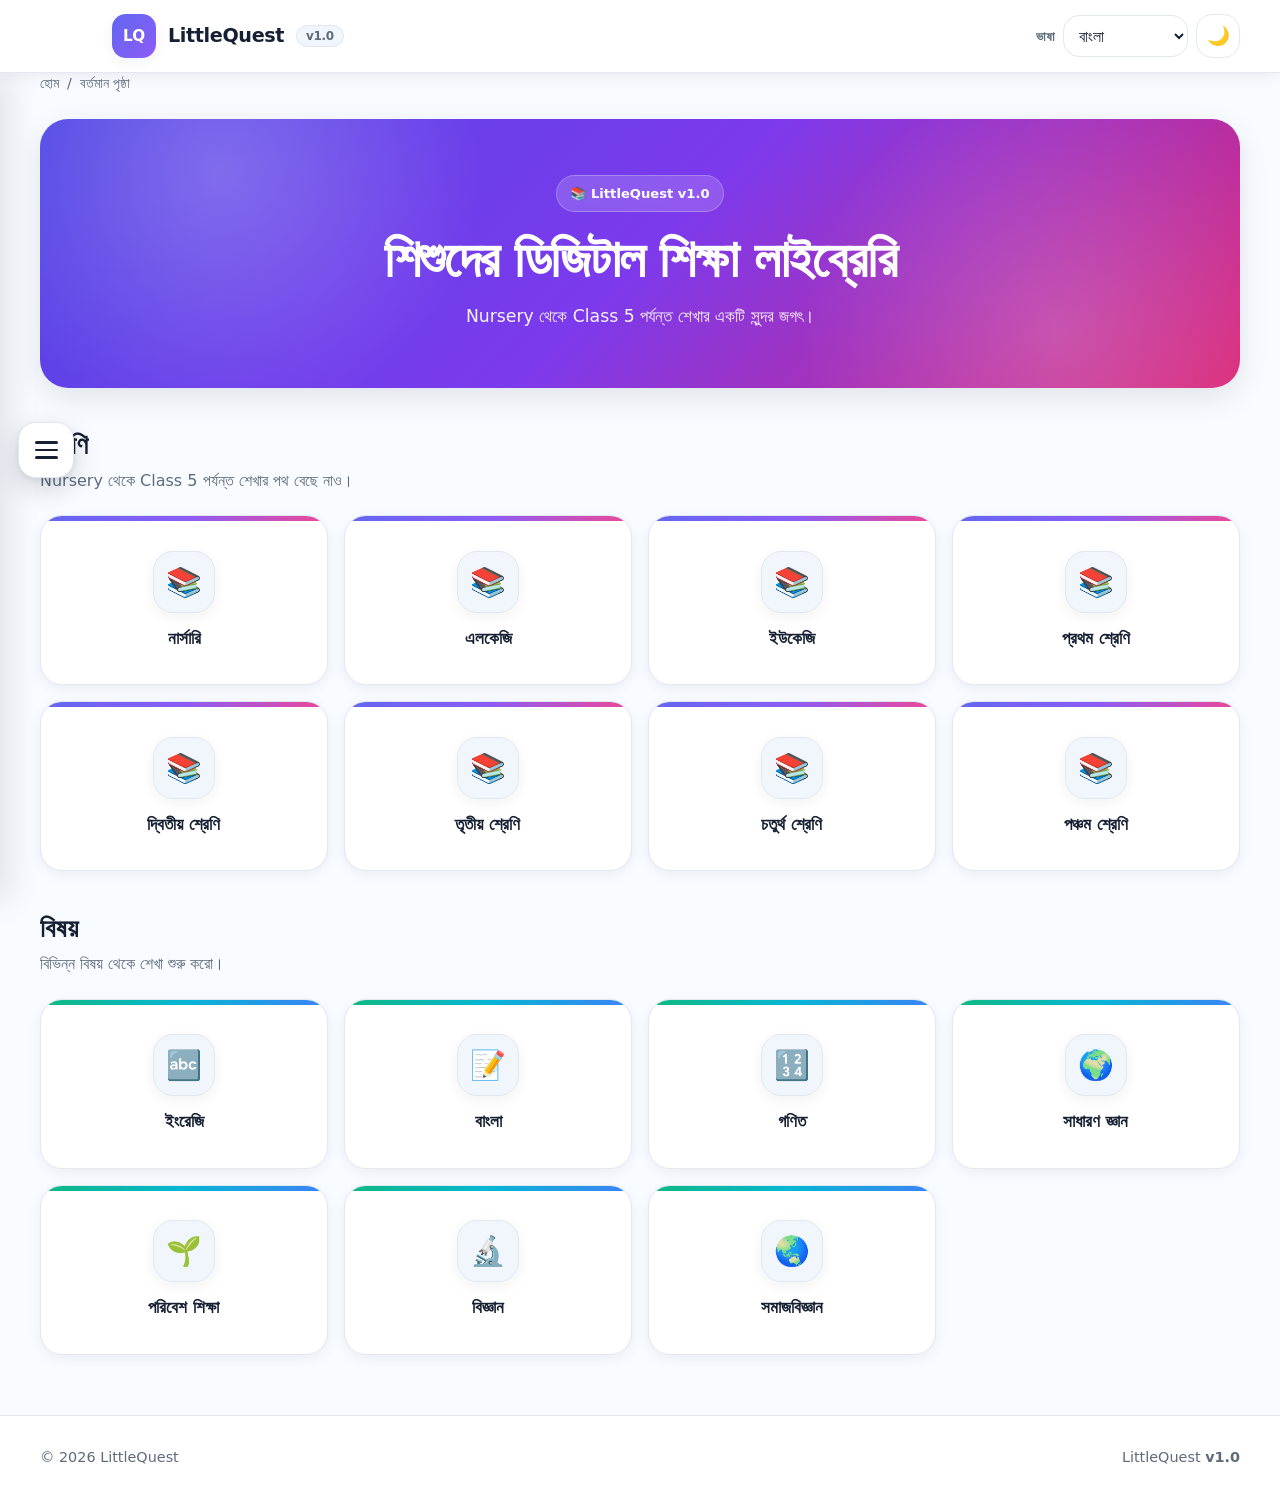
==== index.html @ 901659aa "Initial LittleQuest v1.0" ====
<!DOCTYPE html>
<html lang="bn" data-theme="light">

<head>

    <!-- =========================================
         LittleQuest v1.0
         Homepage Foundation
    ========================================== -->

    <meta charset="UTF-8">

    <meta
        name="viewport"
        content="width=device-width, initial-scale=1.0"
    >

    <meta
        name="description"
        content="LittleQuest — একটি শিশুদের ডিজিটাল শিক্ষা লাইব্রেরি। Nursery থেকে Class 5 পর্যন্ত সহজ, সুন্দর ও শিক্ষামূলক বিষয়বস্তু।"
    >

    <meta
        name="robots"
        content="index, follow"
    >

    <meta
        name="theme-color"
        content="#5b5ce2"
    >

    <title>
        LittleQuest — Kids Digital Education Library
    </title>
	
			<!-- =========================================
			 SEO / Social Sharing
		========================================= -->

		<link
			rel="canonical"
			href="https://YOUR-LITTLEQUEST-DOMAIN/"
		>

		<meta
			property="og:type"
			content="website"
		>

		<meta
			property="og:title"
			content="LittleQuest — Kids Digital Education Library"
		>

		<meta
			property="og:description"
			content="LittleQuest — Nursery থেকে Class 5 পর্যন্ত শিশুদের জন্য সহজ, সুন্দর ও শিক্ষামূলক ডিজিটাল শিক্ষা লাইব্রেরি।"
		>

		<meta
			property="og:url"
			content="https://YOUR-LITTLEQUEST-DOMAIN/"
		>

		<meta
			property="og:site_name"
			content="LittleQuest"
		>

		<meta
			property="og:locale"
			content="bn_IN"
		>

		<meta
			name="twitter:card"
			content="summary"
		>

		<meta
			name="twitter:title"
			content="LittleQuest — Kids Digital Education Library"
		>

		<meta
			name="twitter:description"
			content="Nursery থেকে Class 5 পর্যন্ত শিশুদের জন্য সহজ, সুন্দর ও শিক্ষামূলক ডিজিটাল শিক্ষা লাইব্রেরি।"
		>


    <!-- =========================================
         Global CSS
    ========================================== -->

    <link
        rel="stylesheet"
        href="assets/css/global.css"
    >

    <link
        rel="stylesheet"
        href="assets/css/components.css"
    >

    <link
        rel="stylesheet"
        href="assets/css/responsive.css"
    >
	<link rel="icon" type="image/svg+xml" href="assets/favicon.svg">

</head>


<body>

    <!-- =========================================
         Global Header
    ========================================== -->

    <div
        data-component="header"
    ></div>


    <!-- =========================================
         Mobile Navigation
    ========================================== -->
	
	<!-- Left Sidebar -->

	<div
		data-component="sidebar"
	></div>


    <!-- =========================================
         Main Content
    ========================================== -->

		<main class="lq-main">

			<div class="container">

				<div data-component="breadcrumbs"></div>

				<section class="lq-home-hero">

					<div class="lq-home-hero-content">

						<span class="lq-home-badge">
							📚 LittleQuest v1.0
						</span>

						<h1 data-i18n="kidsEducationLibrary">
							Kids Digital Education Library
						</h1>

						<p data-i18n="learningWorld">
							A beautiful learning world from Nursery to Class 5.
						</p>

					</div>

				</section>

				<section class="lq-home-section">

					<div class="lq-section-heading">

						<h2 data-i18n="classes">
							Classes
						</h2>

						<p data-i18n="chooseClass">
							Nursery থেকে Class 5 পর্যন্ত শেখার পথ বেছে নাও।
						</p>

					</div>

					<div id="lqClassGrid" class="lq-class-grid">
						<!-- Class cards will be loaded here -->
					</div>

				</section>

				<section class="lq-home-section">

					<div class="lq-section-heading">

						<h2 data-i18n="subjects">
							Subjects
						</h2>

						<p data-i18n="exploreSubjects">
							বিভিন্ন বিষয় থেকে শেখা শুরু করো।
						</p>

					</div>

					<div id="lqSubjectGrid" class="lq-subject-grid">
						<!-- Subject cards will be loaded here -->
					</div>

				</section>

			</div>

		</main>

    <!-- =========================================
         Global Footer
    ========================================== -->

    <div
        data-component="footer"
    ></div>


    <!-- =========================================
         JavaScript
    ========================================== -->

    <script
        src="assets/js/config.js"
    ></script>

    <script
        src="assets/js/theme.js"
    ></script>
	
	<script
    src="assets/js/language.js"
	></script>
	
	<script
    src="assets/js/translations.js"
	></script>
	
	<script
    src="assets/js/data-loader.js"
	></script>

    <script
        src="assets/js/analytics.js"
    ></script>

    <script
        src="assets/js/components.js"
    ></script>
	
	<script
    src="assets/js/navigation.js"
	></script>
	
	<script 
	src="assets/js/home.js"
	></script>
	
	<script
    src="assets/js/app.js"
	></script>


    <!-- =========================================
         Component Loader
    ========================================== -->

    <script>

        document.addEventListener(
            "DOMContentLoaded",
            function () {

                if (
                    window.LittleQuestComponents &&
                    typeof window.LittleQuestComponents.load === "function"
                ) {

                    window.LittleQuestComponents.load();

                }

            }
        );

    </script>


</body>

</html>
---- assets/css/global.css ----
/* =========================================
   LittleQuest v1.0
   Global Foundation
========================================= */

:root {
    /* Typography */
    --font-primary:
        Inter,
        system-ui,
        -apple-system,
        BlinkMacSystemFont,
        "Segoe UI",
        sans-serif;

    /* Text */
    --text-primary: #172033;
    --text-secondary: #5f6b7a;
    --text-muted: #8994a3;
    --text-on-primary: #ffffff;

    /* Background */
    --background: #f8fbff;
    --surface: #ffffff;
    --surface-soft: #f1f6fc;

    /* Borders */
    --border: #e1e8f0;

    /* Brand */
    --primary: #5b5ce2;
    --primary-dark: #4647c7;

    /* Status */
    --success: #22a06b;
    --warning: #e9a227;
    --danger: #dc4c4c;

    /* Radius */
    --radius-small: 10px;
    --radius-medium: 16px;
    --radius-large: 24px;
    --radius-round: 999px;

    /* Shadows */
    --shadow-small:
        0 4px 14px rgba(20, 30, 50, 0.06);

    --shadow-medium:
        0 10px 30px rgba(20, 30, 50, 0.10);

    /* Animation */
    --transition-fast: 160ms ease;
    --transition-normal: 220ms ease;
}


/* =========================================
   Dark Theme
========================================= */

html[data-theme="dark"] {
    --text-primary: #f3f6fb;
    --text-secondary: #aeb8c7;
    --text-muted: #7f8a9a;
    --text-on-primary: #ffffff;

    --background: #101522;
    --surface: #171e2d;
    --surface-soft: #20293a;

    --border: #2d3748;

    --shadow-small:
        0 4px 14px rgba(0, 0, 0, 0.25);

    --shadow-medium:
        0 10px 30px rgba(0, 0, 0, 0.35);
}


/* =========================================
   Reset
========================================= */

*,
*::before,
*::after {
    box-sizing: border-box;
}

html {
    margin: 0;
    padding: 0;
    scroll-behavior: smooth;
}

body {
    margin: 0;
    padding: 0;

    min-height: 100vh;

    font-family: var(--font-primary);

    color: var(--text-primary);
    background: var(--background);

    line-height: 1.6;

    transition:
        background var(--transition-normal),
        color var(--transition-normal);
}


/* =========================================
   Basic Elements
========================================= */

h1,
h2,
h3,
h4,
h5,
h6 {
    margin-top: 0;
    line-height: 1.25;
}

p {
    margin-top: 0;
}

a {
    color: inherit;
    text-decoration: none;
}

button,
input,
select,
textarea {
    font: inherit;
}

button {
    cursor: pointer;
}

img {
    display: block;
    max-width: 100%;
    height: auto;
}


/* =========================================
   Accessibility
========================================= */

:focus-visible {
    outline: 3px solid var(--primary);
    outline-offset: 3px;
}


/* =========================================
   Container
========================================= */

.container {
    width: min(1200px, calc(100% - 32px));
    margin-inline: auto;
}


/* =========================================
   Utility Classes
========================================= */

.hidden {
    display: none !important;
}

.text-center {
    text-align: center;
}

.text-left {
    text-align: left;
}

.text-right {
    text-align: right;
}


/* =========================================
   Selection
========================================= */

::selection {
    background: var(--primary);
    color: var(--text-on-primary);
}


/* =========================================
   Scrollbar
========================================= */

* {
    scrollbar-width: thin;
    scrollbar-color: var(--border) transparent;
}

::-webkit-scrollbar {
    width: 8px;
}

::-webkit-scrollbar-track {
    background: transparent;
}

::-webkit-scrollbar-thumb {
    background: var(--border);
    border-radius: var(--radius-round);
}

::-webkit-scrollbar-thumb:hover {
    background: var(--text-muted);
}
---- assets/css/components.css ----
/* =========================================
   LittleQuest v1.0
   Global Components CSS
========================================= */


/* =========================================
   Header
========================================= */

.lq-header {
    position: fixed;
    top: 0;
    left: 0;

    z-index: 3000;

    width: 100%;

    background: var(--surface);

    border-bottom: 1px solid var(--border);

    box-shadow: var(--shadow-small);
}

.lq-header-inner {
    min-height: 72px;

    display: flex;
    align-items: center;

    gap: 14px;

    padding-left: 72px;
}


/* =========================================
   Brand
========================================= */

.lq-brand {
    display: inline-flex;
    align-items: center;

    gap: 12px;

    color: var(--text-primary);

    font-size: 1.2rem;
    font-weight: 800;

    letter-spacing: -0.02em;

    white-space: nowrap;
}

.lq-brand-mark {
    width: 44px;
    height: 44px;

    display: flex;
    align-items: center;
    justify-content: center;

    flex-shrink: 0;

    border-radius: 14px;

    background:
        linear-gradient(
            135deg,
            #6366f1,
            #8b5cf6
        );

    color: #ffffff;

    font-size: 0.95rem;
    font-weight: 900;

    box-shadow: var(--shadow-small);
}

.lq-brand-name {
    line-height: 1;
}


/* =========================================
   Website Version
========================================= */

.lq-version {
    display: inline-flex;
    align-items: center;

    padding: 4px 9px;

    border: 1px solid var(--border);
    border-radius: 999px;

    background: var(--surface-soft);
    color: var(--text-secondary);

    font-size: 0.75rem;
    font-weight: 700;

    line-height: 1;

    white-space: nowrap;
}


/* =========================================
   Header Actions
========================================= */

.lq-header-actions {
    margin-left: auto;

    display: flex;
    align-items: center;

    gap: 8px;
}


/* =========================================
   Language Control
========================================= */

.lq-language-control {
    display: inline-flex;
    align-items: center;

    gap: 8px;
}

.lq-language-label {
    color: var(--text-secondary);

    font-size: 0.82rem;
    font-weight: 700;
}

.lq-language-select {
    min-height: 42px;

    padding: 8px 34px 8px 11px;

    border: 1px solid var(--border);
    border-radius: var(--radius-medium);

    background: var(--surface);
    color: var(--text-primary);

    cursor: pointer;

    outline: none;

    transition:
        border-color var(--transition-fast),
        background var(--transition-fast);
}

.lq-language-select:hover,
.lq-language-select:focus {
    border-color: var(--primary);

    background: var(--surface-soft);
}


/* =========================================
   Theme Toggle
========================================= */

.lq-theme-toggle {
    width: 44px;
    height: 44px;

    display: inline-flex;
    align-items: center;
    justify-content: center;

    flex-shrink: 0;

    padding: 0;

    border: 1px solid var(--border);
    border-radius: var(--radius-medium);

    background: var(--surface);
    color: var(--text-primary);

    font-size: 1.15rem;

    cursor: pointer;

    transition:
        background var(--transition-fast),
        border-color var(--transition-fast),
        transform var(--transition-fast);
}

.lq-theme-toggle:hover {
    background: var(--surface-soft);

    border-color: var(--primary);
}

.lq-theme-toggle:active {
    transform: scale(0.95);
}


/* =========================================
   Navigation Toggle
========================================= */

.lq-menu-toggle {
    position: fixed;

    left: 18px;
    top: 50%;

    width: 56px;
    height: 56px;

    margin: 0;
    padding: 0;

    display: flex;
    flex-direction: column;
    align-items: center;
    justify-content: center;

    gap: 5px;

    transform: translateY(-50%);

    border: 1px solid var(--border);
    border-radius: 18px;

    background: var(--surface);
    color: var(--text-primary);

    box-shadow:
        0 10px 28px rgba(15, 23, 42, 0.16),
        0 2px 6px rgba(15, 23, 42, 0.08);

    z-index: 4000;

    cursor: pointer;

    transition:
			left 280ms ease,
			background var(--transition-fast),
			border-color var(--transition-fast),
			box-shadow var(--transition-fast),
			transform var(--transition-fast);
}

.lq-menu-toggle:hover {
    background: var(--surface-soft);

    border-color: var(--primary);

    box-shadow:
        0 14px 32px rgba(15, 23, 42, 0.18);

    transform:
        translateY(-50%)
        scale(1.04);
}

.lq-menu-toggle:active {
    transform:
        translateY(-50%)
        scale(0.95);
}

.lq-menu-toggle:focus-visible {
    outline: 3px solid var(--primary);
    outline-offset: 4px;
}


/* =========================================
   Hamburger Lines
========================================= */

.lq-menu-toggle span {
    display: block;

    width: 23px;
    height: 2.5px;

    margin: 0;

    border-radius: 999px;

    background: currentColor;
}


/* =========================================
   Sidebar
========================================= */

.lq-sidebar {
    position: fixed;

    top: 72px;
    left: 0;

    width: 290px;
    height: calc(100vh - 72px);

    z-index: 2500;

    background: var(--surface);

    border-right: 1px solid var(--border);

    box-shadow:
        10px 0 30px rgba(15, 23, 42, 0.10);

    overflow-y: auto;

    transform: translateX(-100%);

    transition:
        transform 280ms ease;
}

.lq-sidebar.is-open {
    transform: translateX(0);
}


/* =========================================
   Sidebar Inner
========================================= */

.lq-sidebar-inner {
    padding: 24px 18px;
}


/* =========================================
   Sidebar Navigation
========================================= */

.lq-sidebar-nav {
    display: flex;
    flex-direction: column;

    gap: 6px;
}

.lq-sidebar-link {
    display: flex;
    align-items: center;

    gap: 12px;

    min-height: 46px;

    padding: 10px 12px;

    border-radius: var(--radius-medium);

    color: var(--text-secondary);

    font-weight: 700;

    text-decoration: none;

    transition:
        background var(--transition-fast),
        color var(--transition-fast);
}

.lq-sidebar-link:hover {
    background: var(--surface-soft);

    color: var(--primary);
}

.lq-sidebar-link span:first-child {
    width: 24px;

    display: inline-flex;
    justify-content: center;

    flex-shrink: 0;

    font-size: 1.1rem;
}


/* =========================================
   Main Content
========================================= */

.lq-main {
    min-height: calc(100vh - 72px);

    padding-top: 72px;
}


/* =========================================
   Breadcrumbs
========================================= */

.lq-breadcrumbs {
    display: flex;
    align-items: center;
    flex-wrap: wrap;

    gap: 8px;

    color: var(--text-secondary);

    font-size: 0.9rem;
}

.lq-breadcrumbs a {
    color: inherit;

    text-decoration: none;

    transition:
        color var(--transition-fast);
}

.lq-breadcrumbs a:hover {
    color: var(--primary);
}


/* =========================================
   Basic Button
========================================= */

.lq-button {
    display: inline-flex;
    align-items: center;
    justify-content: center;

    min-height: 42px;

    padding: 9px 16px;

    border: 1px solid transparent;
    border-radius: var(--radius-medium);

    background: var(--primary);
    color: var(--text-on-primary);

    font-weight: 700;

    cursor: pointer;

    transition:
        background var(--transition-fast),
        transform var(--transition-fast),
        box-shadow var(--transition-fast);
}

.lq-button:hover {
    background: var(--primary-dark);

    transform: translateY(-1px);

    box-shadow: var(--shadow-small);
}


/* =========================================
   Card Foundation
========================================= */

.lq-card {
    background: var(--surface);

    border: 1px solid var(--border);
    border-radius: var(--radius-large);

    box-shadow: var(--shadow-small);

    transition:
        transform var(--transition-fast),
        box-shadow var(--transition-fast);
}

.lq-card:hover {
    transform: translateY(-2px);

    box-shadow: var(--shadow-medium);
}


/* =========================================
   Homepage
========================================= */

.lq-home-hero {
    position: relative;

    overflow: hidden;

    margin-top: 24px;

    border-radius: 28px;

    background:
        radial-gradient(
            circle at 15% 20%,
            rgba(255, 255, 255, 0.22),
            transparent 25%
        ),
        radial-gradient(
            circle at 85% 80%,
            rgba(255, 255, 255, 0.18),
            transparent 25%
        ),
        linear-gradient(
            135deg,
            #4f46e5,
            #7c3aed,
            #db2777
        );

    color: #ffffff;

    box-shadow: var(--shadow-medium);

    text-align: center;
}

.lq-home-hero-content {
    position: relative;

    z-index: 2;

    width: min(720px, 100%);

    margin-inline: auto;

    padding: 56px 42px;
}

.lq-home-badge {
    display: inline-flex;
    align-items: center;

    gap: 6px;

    margin-bottom: 18px;

    padding: 7px 13px;

    border: 1px solid rgba(255, 255, 255, 0.25);
    border-radius: 999px;

    background: rgba(255, 255, 255, 0.16);

    color: #ffffff;

    font-size: 0.82rem;
    font-weight: 700;

    backdrop-filter: blur(8px);
}

.lq-home-hero h1 {
    max-width: 760px;

    margin-bottom: 14px;

    color: #ffffff;

    font-size: clamp(2rem, 5vw, 3.25rem);

    line-height: 1.12;

    letter-spacing: -0.035em;
}

.lq-home-hero p {
    max-width: 650px;

    margin: 0 auto;

    color: #ffffff;

    font-size: 1.08rem;

    line-height: 1.7;

    opacity: 0.94;
}


/* =========================================
   Homepage Sections
========================================= */

.lq-home-section {
    margin-top: 42px;
}

.lq-section-heading {
    margin-bottom: 22px;
}

.lq-section-heading h2 {
    margin-bottom: 6px;

    font-size: 1.6rem;

    font-weight: 800;
}

.lq-section-heading p {
    margin: 0;

    color: var(--text-secondary);
}


/* =========================================
   Class & Subject Grids
========================================= */

.lq-class-grid,
.lq-subject-grid {
    display: grid;

    grid-template-columns:
        repeat(4, minmax(0, 1fr));

    gap: 16px;
}


/* =========================================
   Class Cards
========================================= */

.lq-class-card {
    position: relative;

    overflow: hidden;

    min-height: 170px;

    display: flex;
    flex-direction: column;
    align-items: center;
    justify-content: center;

    padding: 24px 18px;

    border: 1px solid var(--border);
    border-radius: 22px;

    background: var(--surface);

    box-shadow: var(--shadow-small);

    text-align: center;

    cursor: pointer;

    transition:
        transform var(--transition-fast),
        border-color var(--transition-fast),
        box-shadow var(--transition-fast);
}

.lq-class-card::before {
    content: "";

    position: absolute;

    top: 0;
    left: 0;
    right: 0;

    height: 5px;

    background:
        linear-gradient(
            90deg,
            #6366f1,
            #8b5cf6,
            #ec4899
        );
}

.lq-class-card:hover {
    transform: translateY(-6px);

    border-color: var(--primary);

    box-shadow: var(--shadow-medium);
}

.lq-class-card:active {
    transform:
        translateY(-2px)
        scale(0.99);
}


/* =========================================
   Class Card Icon
========================================= */

.lq-class-card-icon {
    width: 62px;
    height: 62px;

    display: flex;
    align-items: center;
    justify-content: center;

    flex-shrink: 0;

    margin-bottom: 14px;

    border: 1px solid var(--border);
    border-radius: 20px;

    background: var(--surface-soft);

    font-size: 1.8rem;

    box-shadow: var(--shadow-small);

    transition:
        transform var(--transition-fast),
        box-shadow var(--transition-fast);
}

.lq-class-card:hover .lq-class-card-icon {
    transform: scale(1.08);

    box-shadow: var(--shadow-medium);
}

.lq-class-card h3 {
    margin: 0;

    color: var(--text-primary);

    font-size: 1.08rem;

    line-height: 1.35;

    font-weight: 800;
}


/* =========================================
   Subject Cards
========================================= */

.lq-subject-card {
    position: relative;

    overflow: hidden;

    min-height: 170px;

    display: flex;
    flex-direction: column;
    align-items: center;
    justify-content: center;

    padding: 24px 18px;

    border: 1px solid var(--border);
    border-radius: 22px;

    background: var(--surface);

    box-shadow: var(--shadow-small);

    text-align: center;

    cursor: pointer;

    transition:
        transform var(--transition-fast),
        border-color var(--transition-fast),
        box-shadow var(--transition-fast),
        background var(--transition-fast);
}

.lq-subject-card::before {
    content: "";

    position: absolute;

    top: 0;
    left: 0;
    right: 0;

    height: 5px;

    background:
        linear-gradient(
            90deg,
            #10b981,
            #06b6d4,
            #3b82f6
        );
}

.lq-subject-card:hover {
    transform: translateY(-6px);

    border-color: var(--primary);

    box-shadow: var(--shadow-medium);
}

.lq-subject-card:active {
    transform:
        translateY(-2px)
        scale(0.99);
}


/* =========================================
   Subject Card Icon
========================================= */

.lq-subject-card-icon {
    width: 62px;
    height: 62px;

    display: flex;
    align-items: center;
    justify-content: center;

    flex-shrink: 0;

    margin-bottom: 14px;

    border: 1px solid var(--border);
    border-radius: 20px;

    background: var(--surface-soft);

    font-size: 1.8rem;

    box-shadow: var(--shadow-small);

    transition:
        transform var(--transition-fast),
        box-shadow var(--transition-fast);
}

.lq-subject-card:hover .lq-subject-card-icon {
    transform: scale(1.08);

    box-shadow: var(--shadow-medium);
}

.lq-subject-card h3 {
    margin: 0;

    color: var(--text-primary);

    font-size: 1.08rem;

    line-height: 1.35;

    font-weight: 800;
}


/* =========================================
   Footer
========================================= */

.lq-footer {
    margin-top: 60px;

    padding: 30px 0;

    background: var(--surface);

    border-top: 1px solid var(--border);
}

.lq-footer-bottom {
    display: flex;
    align-items: center;
    justify-content: space-between;

    gap: 15px;

    color: var(--text-secondary);

    font-size: 0.9rem;
}


/* =========================================
   Responsive
========================================= */

@media (max-width: 900px) {

    .lq-class-grid,
    .lq-subject-grid {
        grid-template-columns:
            repeat(2, minmax(0, 1fr));
    }
}


@media (max-width: 600px) {

    /* ---------- Header ---------- */

    .lq-header-inner {
        min-height: 64px;

        padding-left: 68px;

        gap: 10px;
    }

    .lq-brand {
        gap: 8px;

        font-size: 1.05rem;
    }

    .lq-brand-mark {
        width: 38px;
        height: 38px;

        border-radius: 12px;
    }

    .lq-version {
        padding: 4px 7px;

        font-size: 0.68rem;
    }

    .lq-header-actions {
        gap: 6px;
    }

    .lq-language-label {
        display: none;
    }

    .lq-language-select {
        min-height: 40px;

        padding-left: 8px;
        padding-right: 28px;
    }

    .lq-theme-toggle {
        width: 40px;
        height: 40px;
    }
	
	.lq-main {
    padding-top: 64px;
	}


    /* ---------- Menu Button ---------- */

    .lq-menu-toggle {
        left: 12px;

        width: 50px;
        height: 50px;

        border-radius: 16px;
    }

    .lq-menu-toggle span {
        width: 21px;
    }


    /* ---------- Sidebar ---------- */

    .lq-sidebar {
        top: 64px;

        width: 256px;
        height: calc(100vh - 64px);
    }

    .lq-sidebar-inner {
        padding: 20px 16px;
    }


    /* ---------- Hero ---------- */

    .lq-home-hero-content {
        padding: 42px 24px;
    }

    .lq-home-hero h1 {
        font-size: 2rem;
    }

    .lq-home-hero p {
        font-size: 1rem;
    }


    /* ---------- Cards ---------- */

    .lq-class-grid,
    .lq-subject-grid {
        grid-template-columns: 1fr;
    }


    /* ---------- Footer ---------- */

    .lq-footer-bottom {
        flex-direction: column;

        align-items: flex-start;
    }
}
---- assets/css/responsive.css ----
/* =========================================
   LittleQuest v1.0
   Responsive Foundation
========================================= */


/* =========================================
   Tablet
========================================= */

@media (max-width: 1024px) {

    .container {
        width: min(100% - 28px, 1200px);
    }

    .lq-header-inner {
        min-height: 68px;
    }

    .lq-sidebar {
        width: 280px;
    }

}


/* =========================================
   Mobile
========================================= */

@media (max-width: 768px) {

    /* ---------- Container ---------- */

    .container {
        width: calc(100% - 24px);
    }


    /* ---------- Header ---------- */

    .lq-header-inner {
        min-height: 64px;

        gap: 12px;
    }

    .lq-brand {
        gap: 8px;

        font-size: 1.15rem;

        min-width: 0;
    }

    .lq-brand-mark {
        width: 38px;
        height: 38px;

        border-radius: 11px;
    }

    .lq-brand-name {
        overflow: hidden;

        text-overflow: ellipsis;

        white-space: nowrap;
    }

    .lq-version {
        display: inline-flex;

        flex-shrink: 0;

        padding: 4px 7px;

        font-size: 0.68rem;
    }


    /* ---------- Header Actions ---------- */

    .lq-header-actions {
        gap: 6px;

        flex-shrink: 0;
    }

    .lq-language-label {
        display: none;
    }

    .lq-language-select {
        min-height: 40px;

        max-width: 110px;

        padding: 8px 28px 8px 8px;
    }

    .lq-theme-toggle {
        width: 40px;
        height: 40px;

        flex-shrink: 0;
    }


    /* ---------- Sidebar ---------- */

    .lq-sidebar {
        width: min(300px, 85vw);
    }


    /* ---------- Footer ---------- */

    .lq-footer-bottom {
        flex-direction: column;

        align-items: flex-start;
    }

}


/* =========================================
   Small Mobile
========================================= */

@media (max-width: 480px) {

    /* ---------- Container ---------- */

    .container {
        width: calc(100% - 20px);
    }


    /* ---------- Header ---------- */

    .lq-header-inner {
        gap: 8px;
    }

    .lq-brand {
        gap: 6px;

        font-size: 1rem;
    }

    .lq-brand-mark {
        width: 36px;
        height: 36px;

        border-radius: 10px;
    }

    .lq-version {
        display: inline-flex;

        flex-shrink: 0;

        padding: 4px 6px;

        font-size: 0.64rem;
    }


    /* ---------- Header Actions ---------- */

    .lq-header-actions {
        gap: 5px;
    }

    .lq-language-select {
        max-width: 94px;

        padding-left: 7px;
        padding-right: 24px;

        font-size: 0.82rem;
    }

    .lq-theme-toggle {
        width: 38px;
        height: 38px;
    }

}


/* =========================================
   Extra Small Mobile
========================================= */

@media (max-width: 380px) {

    .lq-header-inner {
        gap: 6px;
    }


    /* ---------- Brand ---------- */

    .lq-brand {
        flex: 1;

        min-width: 0;

        gap: 5px;

        font-size: 0.88rem;
    }

    .lq-brand-mark {
        width: 34px;
        height: 34px;

        flex-shrink: 0;

        border-radius: 10px;
    }

    .lq-brand-name {
        max-width: 72px;

        overflow: hidden;

        text-overflow: ellipsis;

        white-space: nowrap;
    }

    .lq-version {
        display: inline-flex !important;

        visibility: visible !important;

        opacity: 1 !important;

        flex-shrink: 0;

        white-space: nowrap;

        padding: 3px 5px;

        font-size: 0.60rem;
    }


    /* ---------- Header Actions ---------- */

    .lq-header-actions {
        gap: 4px;

        flex-shrink: 0;
    }

    .lq-language-select {
        width: 82px;

        max-width: 82px;

        padding-left: 6px;

        padding-right: 20px;

        font-size: 0.76rem;
    }

    .lq-theme-toggle {
        width: 36px;

        height: 36px;

        flex-shrink: 0;
    }

}
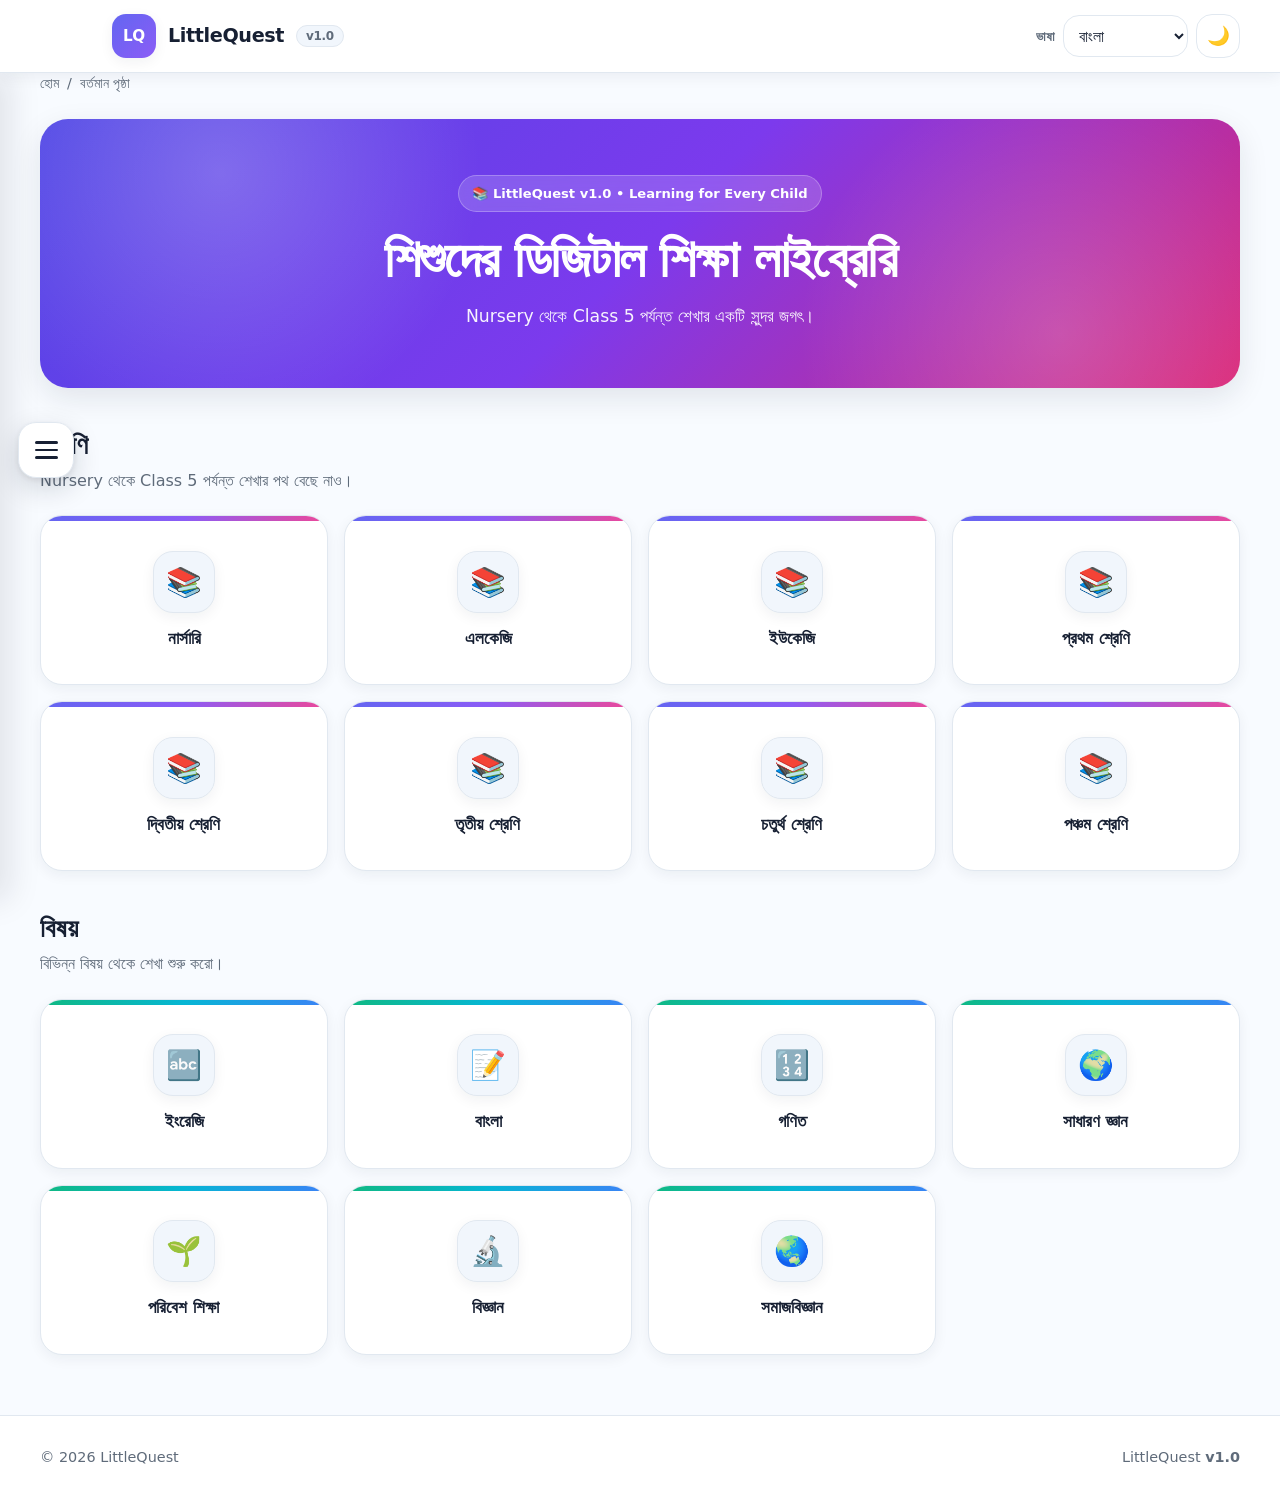
==== commit 68904dc5: "Test Cloudflare auto deploy" ====
--- a/index.html
+++ b/index.html
@@ -40,7 +40,7 @@
 
 		<link
 			rel="canonical"
-			href="https://YOUR-LITTLEQUEST-DOMAIN/"
+			href="https://littlequest.ytboostkit.workers.dev/"
 		>
 
 		<meta
@@ -60,7 +60,7 @@
 
 		<meta
 			property="og:url"
-			content="https://YOUR-LITTLEQUEST-DOMAIN/"
+			content="https://littlequest.ytboostkit.workers.dev/"
 		>
 
 		<meta
@@ -149,7 +149,7 @@
 					<div class="lq-home-hero-content">
 
 						<span class="lq-home-badge">
-							📚 LittleQuest v1.0
+							📚 LittleQuest v1.0 • Learning for Every Child
 						</span>
 
 						<h1 data-i18n="kidsEducationLibrary">
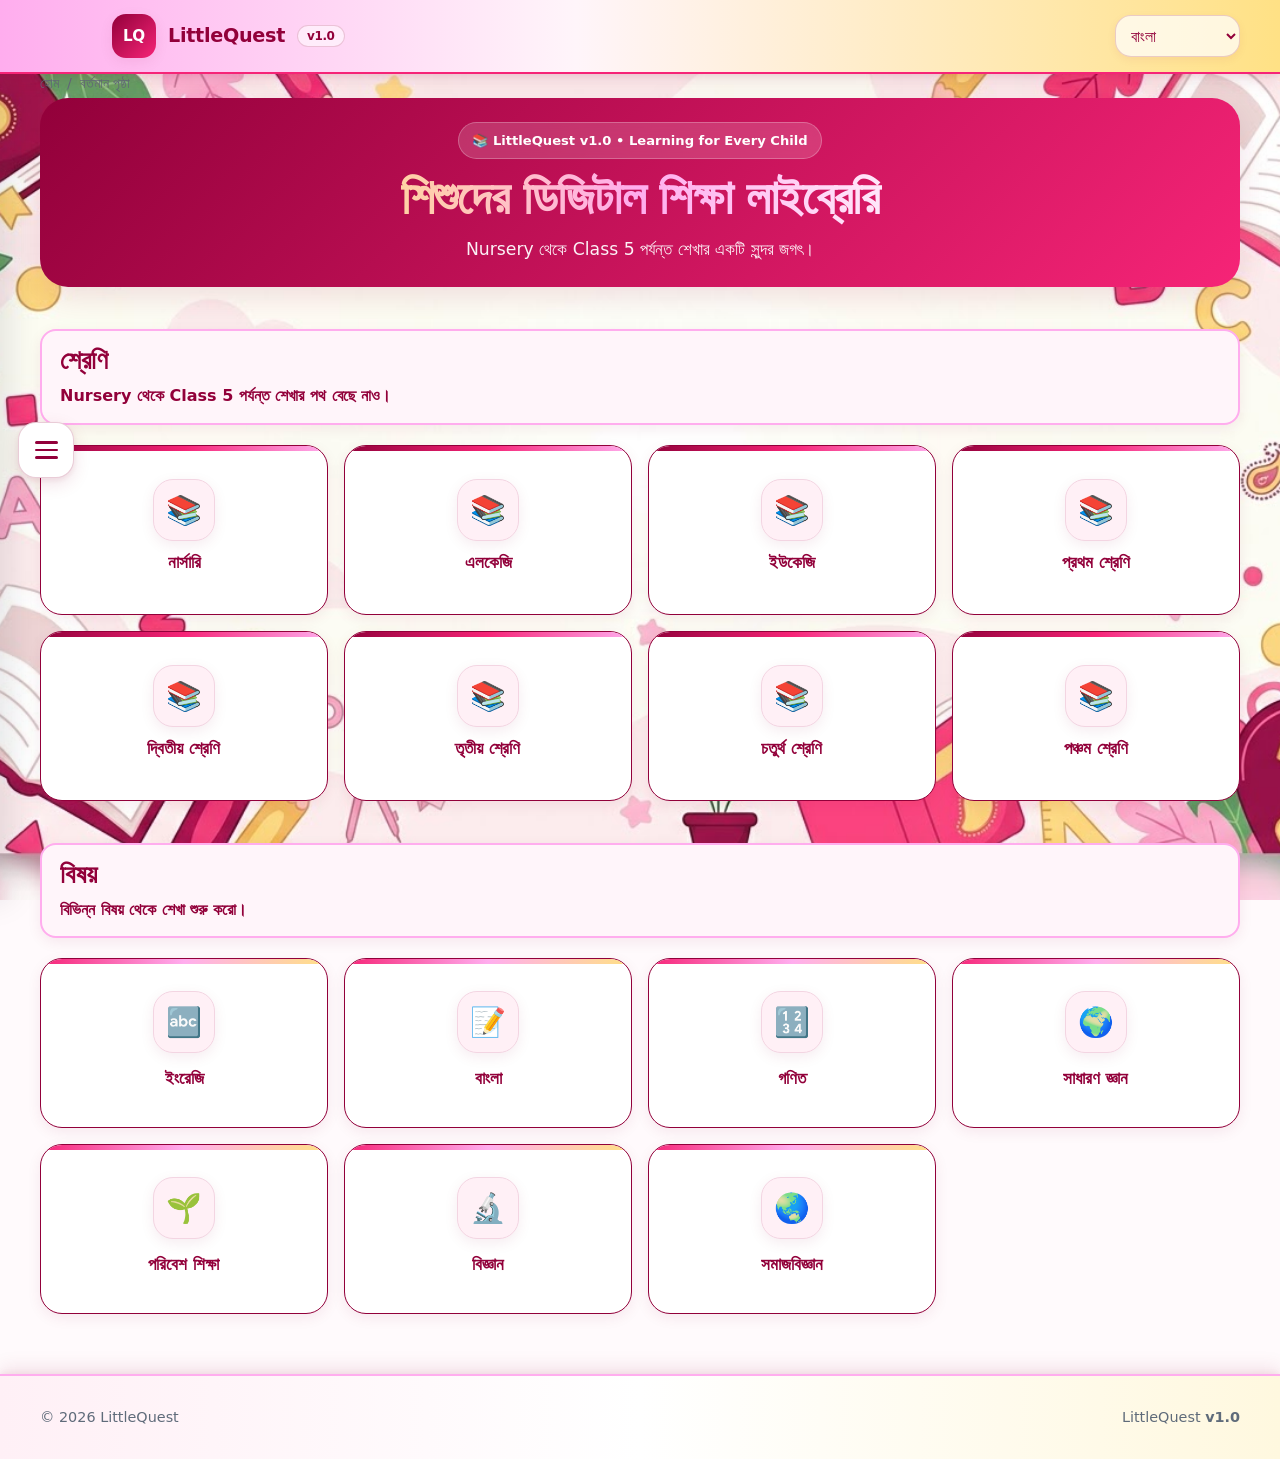
==== commit 5818994e: "Polish homepage cards and responsive styling" ====
--- a/index.html
+++ b/index.html
@@ -108,6 +108,24 @@
         href="assets/css/responsive.css"
     >
 	<link rel="icon" type="image/svg+xml" href="assets/favicon.svg">
+	
+	
+	
+	<link
+    rel="preconnect"
+    href="https://fonts.googleapis.com"
+	>
+
+	<link
+		rel="preconnect"
+		href="https://fonts.gstatic.com"
+		crossorigin
+	>
+
+	<link
+		href="https://fonts.googleapis.com/css2?family=Nunito:wght@700;800;900&display=swap"
+		rel="stylesheet"
+	>
 
 </head>
 
--- a/assets/css/global.css
+++ b/assets/css/global.css
@@ -20,16 +20,19 @@
     --text-on-primary: #ffffff;
 
     /* Background */
-    --background: #f8fbff;
+    --background: #fffafc;
     --surface: #ffffff;
-    --surface-soft: #f1f6fc;
+    --surface-soft: #fff0f6;
 
     /* Borders */
-    --border: #e1e8f0;
-
-    /* Brand */
-    --primary: #5b5ce2;
-    --primary-dark: #4647c7;
+    --border: #f3d5e2;
+
+    /* LittleQuest Brand */
+    --primary: #92003A;
+    --primary-dark: #6f002c;
+    --secondary: #F62477;
+    --accent-pink: #FFADEE;
+    --accent-yellow: #FFE185;
 
     /* Status */
     --success: #22a06b;
@@ -44,10 +47,10 @@
 
     /* Shadows */
     --shadow-small:
-        0 4px 14px rgba(20, 30, 50, 0.06);
+        0 4px 14px rgba(146, 0, 58, 0.08);
 
     --shadow-medium:
-        0 10px 30px rgba(20, 30, 50, 0.10);
+        0 10px 30px rgba(146, 0, 58, 0.12);
 
     /* Animation */
     --transition-fast: 160ms ease;
@@ -65,11 +68,11 @@
     --text-muted: #7f8a9a;
     --text-on-primary: #ffffff;
 
-    --background: #101522;
-    --surface: #171e2d;
-    --surface-soft: #20293a;
-
-    --border: #2d3748;
+    --background: #210d17;
+    --surface: #301321;
+    --surface-soft: #42182b;
+
+    --border: #633047;
 
     --shadow-small:
         0 4px 14px rgba(0, 0, 0, 0.25);
@@ -160,7 +163,7 @@
 ========================================= */
 
 :focus-visible {
-    outline: 3px solid var(--primary);
+    outline: 3px solid var(--secondary);
     outline-offset: 3px;
 }
 
@@ -201,7 +204,7 @@
 ========================================= */
 
 ::selection {
-    background: var(--primary);
+    background: var(--secondary);
     color: var(--text-on-primary);
 }
 
@@ -212,7 +215,7 @@
 
 * {
     scrollbar-width: thin;
-    scrollbar-color: var(--border) transparent;
+    scrollbar-color: var(--secondary) transparent;
 }
 
 ::-webkit-scrollbar {
@@ -224,10 +227,10 @@
 }
 
 ::-webkit-scrollbar-thumb {
-    background: var(--border);
+    background: var(--secondary);
     border-radius: var(--radius-round);
 }
 
 ::-webkit-scrollbar-thumb:hover {
-    background: var(--text-muted);
+    background: var(--primary);
 }
--- a/assets/css/components.css
+++ b/assets/css/components.css
@@ -17,11 +17,18 @@
 
     width: 100%;
 
-    background: var(--surface);
-
-    border-bottom: 1px solid var(--border);
-
-    box-shadow: var(--shadow-small);
+    background: linear-gradient(
+        90deg,
+        #FFADEE 0%,
+        #FFF5FA 45%,
+        #FFE185 100%
+    );
+
+    border-bottom: 2px solid var(--secondary);
+
+    box-shadow:
+        0 6px 18px rgba(146, 0, 58, 0.12),
+        0 2px 6px rgba(146, 0, 58, 0.08);
 }
 
 .lq-header-inner {
@@ -68,12 +75,11 @@
 
     border-radius: 14px;
 
-    background:
-        linear-gradient(
-            135deg,
-            #6366f1,
-            #8b5cf6
-        );
+    background: linear-gradient(
+        135deg,
+        var(--primary),
+        var(--secondary)
+    );
 
     color: #ffffff;
 
@@ -85,6 +91,12 @@
 
 .lq-brand-name {
     line-height: 1;
+
+    color: var(--primary);
+
+    font-weight: 900;
+
+    letter-spacing: -0.3px;
 }
 
 
@@ -98,11 +110,11 @@
 
     padding: 4px 9px;
 
-    border: 1px solid var(--border);
+    border: 1px solid rgba(146, 0, 58, 0.18);
     border-radius: 999px;
 
-    background: var(--surface-soft);
-    color: var(--text-secondary);
+    background: rgba(255, 255, 255, 0.55);
+    color: var(--primary);
 
     font-size: 0.75rem;
     font-weight: 700;
@@ -138,27 +150,23 @@
     gap: 8px;
 }
 
-.lq-language-label {
-    color: var(--text-secondary);
-
-    font-size: 0.82rem;
-    font-weight: 700;
-}
-
 .lq-language-select {
     min-height: 42px;
 
     padding: 8px 34px 8px 11px;
 
-    border: 1px solid var(--border);
+    border: 1px solid rgba(146, 0, 58, 0.18);
     border-radius: var(--radius-medium);
 
-    background: var(--surface);
-    color: var(--text-primary);
+    background: rgba(255, 255, 255, 0.72);
+    color: var(--primary);
 
     cursor: pointer;
 
     outline: none;
+
+    box-shadow:
+        0 3px 10px rgba(146, 0, 58, 0.06);
 
     transition:
         border-color var(--transition-fast),
@@ -167,109 +175,67 @@
 
 .lq-language-select:hover,
 .lq-language-select:focus {
-    border-color: var(--primary);
-
-    background: var(--surface-soft);
-}
-
-
-/* =========================================
-   Theme Toggle
-========================================= */
-
-.lq-theme-toggle {
-    width: 44px;
-    height: 44px;
-
-    display: inline-flex;
+    border-color: var(--secondary);
+
+    background: #ffffff;
+}
+
+
+/* =========================================
+   Navigation Toggle
+========================================= */
+
+.lq-menu-toggle {
+    position: fixed;
+
+    left: 18px;
+    top: 50%;
+
+    width: 56px;
+    height: 56px;
+
+    margin: 0;
+    padding: 0;
+
+    display: flex;
+    flex-direction: column;
     align-items: center;
     justify-content: center;
 
-    flex-shrink: 0;
-
-    padding: 0;
-
-    border: 1px solid var(--border);
-    border-radius: var(--radius-medium);
-
-    background: var(--surface);
-    color: var(--text-primary);
-
-    font-size: 1.15rem;
+    gap: 5px;
+
+    transform: translateY(-50%);
+
+    border: 1px solid rgba(146, 0, 58, 0.20);
+    border-radius: 18px;
+
+    background: #ffffff;
+
+    color: var(--primary);
+
+    box-shadow:
+        0 6px 18px rgba(146, 0, 58, 0.12),
+        0 2px 6px rgba(146, 0, 58, 0.08);
+
+    z-index: 4000;
 
     cursor: pointer;
 
     transition:
+        left 280ms ease,
         background var(--transition-fast),
         border-color var(--transition-fast),
+        box-shadow var(--transition-fast),
         transform var(--transition-fast);
 }
 
-.lq-theme-toggle:hover {
-    background: var(--surface-soft);
-
-    border-color: var(--primary);
-}
-
-.lq-theme-toggle:active {
-    transform: scale(0.95);
-}
-
-
-/* =========================================
-   Navigation Toggle
-========================================= */
-
-.lq-menu-toggle {
-    position: fixed;
-
-    left: 18px;
-    top: 50%;
-
-    width: 56px;
-    height: 56px;
-
-    margin: 0;
-    padding: 0;
-
-    display: flex;
-    flex-direction: column;
-    align-items: center;
-    justify-content: center;
-
-    gap: 5px;
-
-    transform: translateY(-50%);
-
-    border: 1px solid var(--border);
-    border-radius: 18px;
-
-    background: var(--surface);
-    color: var(--text-primary);
+.lq-menu-toggle:hover {
+    background: var(--accent-pink);
+
+    border-color: var(--secondary);
 
     box-shadow:
-        0 10px 28px rgba(15, 23, 42, 0.16),
-        0 2px 6px rgba(15, 23, 42, 0.08);
-
-    z-index: 4000;
-
-    cursor: pointer;
-
-    transition:
-			left 280ms ease,
-			background var(--transition-fast),
-			border-color var(--transition-fast),
-			box-shadow var(--transition-fast),
-			transform var(--transition-fast);
-}
-
-.lq-menu-toggle:hover {
-    background: var(--surface-soft);
-
-    border-color: var(--primary);
-
-    box-shadow:
-        0 14px 32px rgba(15, 23, 42, 0.18);
+        0 10px 24px rgba(146, 0, 58, 0.14);
 
     transform:
         translateY(-50%)
@@ -302,7 +268,7 @@
 
     border-radius: 999px;
 
-    background: currentColor;
+    background: var(--primary);
 }
 
 
@@ -407,6 +373,8 @@
 ========================================= */
 
 .lq-main {
+    position: relative;
+
     min-height: calc(100vh - 72px);
 
     padding-top: 72px;
@@ -506,7 +474,7 @@
 
 
 /* =========================================
-   Homepage
+   Homepage Hero
 ========================================= */
 
 .lq-home-hero {
@@ -514,26 +482,15 @@
 
     overflow: hidden;
 
-    margin-top: 24px;
+    margin-top: 3px;
 
     border-radius: 28px;
 
     background:
-        radial-gradient(
-            circle at 15% 20%,
-            rgba(255, 255, 255, 0.22),
-            transparent 25%
-        ),
-        radial-gradient(
-            circle at 85% 80%,
-            rgba(255, 255, 255, 0.18),
-            transparent 25%
-        ),
         linear-gradient(
             135deg,
-            #4f46e5,
-            #7c3aed,
-            #db2777
+            var(--primary),
+            var(--secondary)
         );
 
     color: #ffffff;
@@ -552,7 +509,7 @@
 
     margin-inline: auto;
 
-    padding: 56px 42px;
+    padding: 24px 18px;
 }
 
 .lq-home-badge {
@@ -561,7 +518,7 @@
 
     gap: 6px;
 
-    margin-bottom: 18px;
+    margin-bottom: 12px;
 
     padding: 7px 13px;
 
@@ -579,29 +536,39 @@
 }
 
 .lq-home-hero h1 {
-    max-width: 760px;
-
-    margin-bottom: 14px;
+    font-family: "Nunito", sans-serif;
+
+    font-size: clamp(2rem, 4vw, 3rem);
+    font-weight: 900;
+    line-height: 1.15;
+    letter-spacing: -0.6px;
+
+    background: linear-gradient(
+        90deg,
+        #FFE185 0%,
+        #FFADEE 50%,
+        #FFFFFF 100%
+    );
+
+    -webkit-background-clip: text;
+    -webkit-text-fill-color: transparent;
+    background-clip: text;
+
+    margin-bottom: 10px;
+    white-space: nowrap;
+}
+
+.lq-home-hero p {
+    max-width: 680px;
+
+    margin:
+        0 auto;
 
     color: #ffffff;
 
-    font-size: clamp(2rem, 5vw, 3.25rem);
-
-    line-height: 1.12;
-
-    letter-spacing: -0.035em;
-}
-
-.lq-home-hero p {
-    max-width: 650px;
-
-    margin: 0 auto;
-
-    color: #ffffff;
-
     font-size: 1.08rem;
 
-    line-height: 1.7;
+    line-height: 1.55;
 
     opacity: 0.94;
 }
@@ -612,6 +579,8 @@
 ========================================= */
 
 .lq-home-section {
+    position: relative;
+
     margin-top: 42px;
 }
 
@@ -622,9 +591,13 @@
 .lq-section-heading h2 {
     margin-bottom: 6px;
 
+    color: var(--primary);
+
     font-size: 1.6rem;
 
-    font-weight: 800;
+    font-weight: 900;
+
+    letter-spacing: -0.4px;
 }
 
 .lq-section-heading p {
@@ -657,6 +630,7 @@
     position: relative;
 
     overflow: hidden;
+	
 
     min-height: 170px;
 
@@ -667,7 +641,7 @@
 
     padding: 24px 18px;
 
-    border: 1px solid var(--border);
+    border: 1.5px solid var(--primary);	
     border-radius: 22px;
 
     background: var(--surface);
@@ -695,21 +669,22 @@
 
     height: 5px;
 
-    background:
-        linear-gradient(
-            90deg,
-            #6366f1,
-            #8b5cf6,
-            #ec4899
-        );
+    background: linear-gradient(
+        90deg,
+        var(--primary),
+        var(--secondary),
+        var(--accent-pink)
+    );
 }
 
 .lq-class-card:hover {
-    transform: translateY(-6px);
-
-    border-color: var(--primary);
-
-    box-shadow: var(--shadow-medium);
+    transform: translateY(-4px);
+
+    border-color: var(--secondary);
+
+    box-shadow:
+        0 12px 28px rgba(146, 0, 58, 0.46),
+        0 4px 10px rgba(246, 36, 119, 0.30);
 }
 
 .lq-class-card:active {
@@ -786,7 +761,7 @@
 
     padding: 24px 18px;
 
-    border: 1px solid var(--border);
+    border: 1.5px solid var(--primary);
     border-radius: 22px;
 
     background: var(--surface);
@@ -800,8 +775,7 @@
     transition:
         transform var(--transition-fast),
         border-color var(--transition-fast),
-        box-shadow var(--transition-fast),
-        background var(--transition-fast);
+        box-shadow var(--transition-fast);
 }
 
 .lq-subject-card::before {
@@ -815,21 +789,23 @@
 
     height: 5px;
 
-    background:
-        linear-gradient(
-            90deg,
-            #10b981,
-            #06b6d4,
-            #3b82f6
-        );
-}
+    background: linear-gradient(
+        90deg,
+        var(--secondary),
+        var(--accent-pink),
+        var(--accent-yellow)
+    );
+}
+
 
 .lq-subject-card:hover {
-    transform: translateY(-6px);
-
-    border-color: var(--primary);
-
-    box-shadow: var(--shadow-medium);
+    transform: translateY(-4px);
+
+    border-color: var(--secondary);
+
+    box-shadow:
+        0 12px 28px rgba(146, 0, 58, 0.46),
+        0 4px 10px rgba(246, 36, 119, 0.30);
 }
 
 .lq-subject-card:active {
@@ -897,9 +873,28 @@
 
     padding: 30px 0;
 
-    background: var(--surface);
-
-    border-top: 1px solid var(--border);
+    background: linear-gradient(
+        90deg,
+        #fff0f6 0%,
+        #ffffff 50%,
+        #fff8df 100%
+    );
+
+    border-top: 2px solid var(--accent-pink);
+
+    box-shadow:
+        0 -6px 18px rgba(146, 0, 58, 0.10),
+        0 -2px 6px rgba(146, 0, 58, 0.06);
+}
+
+.lq-footer a {
+    color: var(--primary);
+
+    font-weight: 700;
+}
+
+.lq-footer a:hover {
+    color: var(--secondary);
 }
 
 .lq-footer-bottom {
@@ -912,6 +907,23 @@
     color: var(--text-secondary);
 
     font-size: 0.9rem;
+}
+
+
+/* =========================================
+   Global Background
+========================================= */
+
+body {
+    background-color: var(--background);
+
+    background-image:
+        url("../images/backgrounds/littlequest-global-bg.webp");
+
+    background-repeat: no-repeat;
+    background-position: center top;
+    background-size: cover;
+    background-attachment: fixed;
 }
 
 
@@ -964,10 +976,6 @@
         gap: 6px;
     }
 
-    .lq-language-label {
-        display: none;
-    }
-
     .lq-language-select {
         min-height: 40px;
 
@@ -975,14 +983,12 @@
         padding-right: 28px;
     }
 
-    .lq-theme-toggle {
-        width: 40px;
-        height: 40px;
-    }
-	
-	.lq-main {
-    padding-top: 64px;
-	}
+
+    /* ---------- Main ---------- */
+
+    .lq-main {
+        padding-top: 0px;
+    }
 
 
     /* ---------- Menu Button ---------- */
@@ -1018,11 +1024,13 @@
     /* ---------- Hero ---------- */
 
     .lq-home-hero-content {
-        padding: 42px 24px;
+        padding: 28px 20px;
     }
 
     .lq-home-hero h1 {
         font-size: 2rem;
+
+        white-space: normal;
     }
 
     .lq-home-hero p {
@@ -1045,4 +1053,105 @@
 
         align-items: flex-start;
     }
+}
+.lq-section-heading {
+    background: #FFF5FA;
+    border: 2px solid var(--accent-pink);
+    border-radius: var(--radius-medium);
+    padding: 14px 18px;
+    margin-bottom: 20px;
+    box-shadow: var(--shadow-small);
+}
+
+.lq-section-heading h2 {
+    color: var(--primary);
+    margin-bottom: 6px;
+}
+
+.lq-section-heading p {
+    color: var(--primary) !important;
+    margin-bottom: 0;
+    font-weight: 600;
+}
+
+
+.lq-class-card,
+.lq-subject-card {
+    padding: 20px;
+    text-align: center;
+}
+
+.lq-class-card h3,
+.lq-subject-card h3 {
+    margin: 0 0 6px;
+    color: var(--primary);
+    font-weight: 800;
+    line-height: 1.3;
+}
+
+.lq-class-card p,
+.lq-subject-card p {
+    margin: 0;
+    color: var(--primary);
+    font-weight: 600;
+    line-height: 1.5;
+}
+
+.lq-class-card .lq-card-icon,
+.lq-subject-card .lq-card-icon {
+    margin-bottom: 10px;
+}
+
+/* =========================================
+   LittleQuest v1.0
+   Mobile Card Polish
+========================================= */
+
+@media (max-width: 600px) {
+
+    .container {
+        width: min(100% - 24px, 1200px);
+    }
+
+    .lq-section-heading {
+        padding: 12px 14px;
+        margin-bottom: 16px;
+    }
+
+    .lq-section-heading h2 {
+        font-size: 1.35rem;
+    }
+
+    .lq-section-heading p {
+        font-size: 0.92rem;
+        line-height: 1.45;
+    }
+
+    .lq-class-card,
+    .lq-subject-card {
+        padding: 16px 12px;
+    }
+
+    .lq-class-card h3,
+    .lq-subject-card h3 {
+        font-size: 1rem;
+        line-height: 1.3;
+    }
+
+    .lq-class-card p,
+    .lq-subject-card p {
+        font-size: 0.85rem;
+        line-height: 1.4;
+    }
+
+    .lq-class-card .lq-card-icon,
+    .lq-subject-card .lq-card-icon {
+        margin-bottom: 8px;
+    }
+
+}
+
+.lq-class-card .lq-class-card-icon {
+    margin-bottom: 10px;
+    line-height: 1;
 }
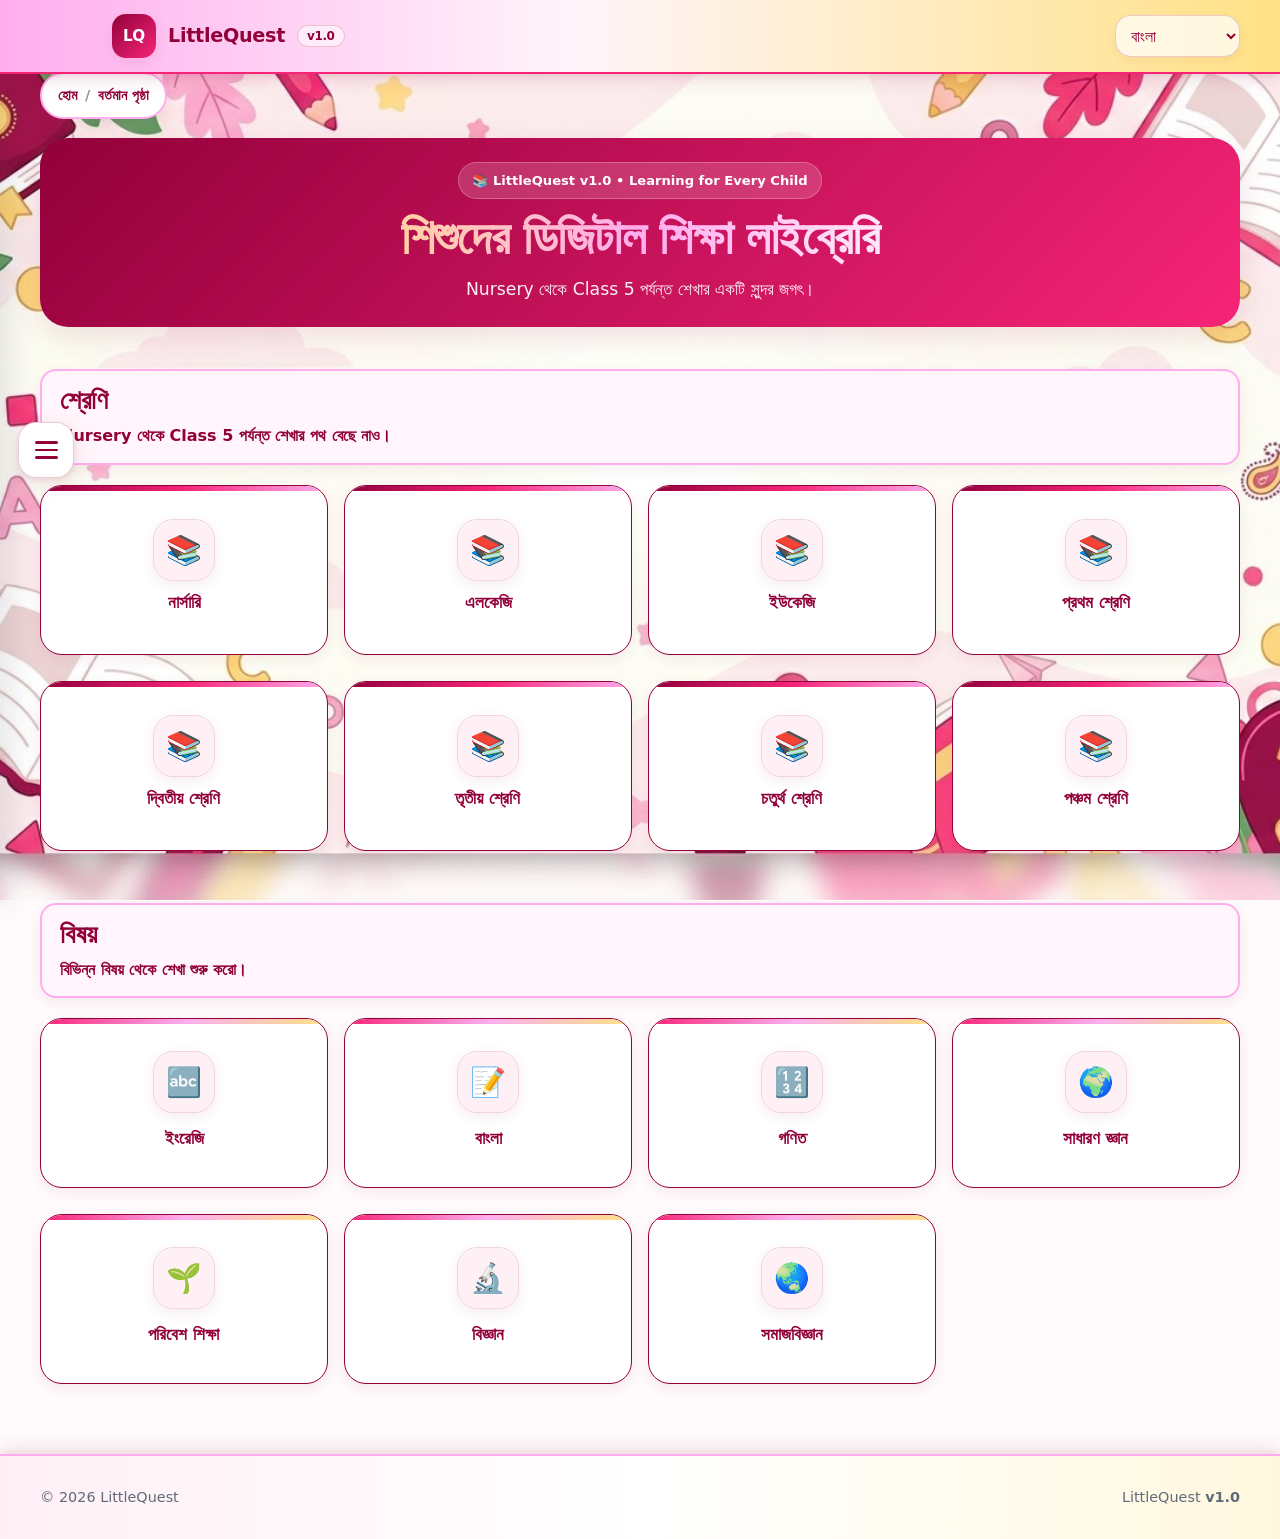
==== commit 2e98f4cd: "Improve SEO metadata and canonical URLs" ====
--- a/index.html
+++ b/index.html
@@ -24,10 +24,9 @@
         name="robots"
         content="index, follow"
     >
-
     <meta
         name="theme-color"
-        content="#5b5ce2"
+        content="#92003A"
     >
 
     <title>
@@ -87,7 +86,10 @@
 			name="twitter:description"
 			content="Nursery থেকে Class 5 পর্যন্ত শিশুদের জন্য সহজ, সুন্দর ও শিক্ষামূলক ডিজিটাল শিক্ষা লাইব্রেরি।"
 		>
-
+		<meta
+        name="twitter:url"
+        content="https://littlequest.ytboostkit.workers.dev/"
+    >
 
     <!-- =========================================
          Global CSS
--- a/assets/css/global.css
+++ b/assets/css/global.css
@@ -98,6 +98,11 @@
     scroll-behavior: smooth;
 }
 
+
+/* =========================================
+   Body
+========================================= */
+
 body {
     margin: 0;
     padding: 0;
@@ -107,7 +112,14 @@
     font-family: var(--font-primary);
 
     color: var(--text-primary);
-    background: var(--background);
+
+    background-color: var(--background);
+    background-image:
+        url("../images/backgrounds/littlequest-global-bg.webp");
+    background-repeat: no-repeat;
+    background-position: center top;
+    background-size: cover;
+    background-attachment: fixed;
 
     line-height: 1.6;
 
--- a/assets/css/components.css
+++ b/assets/css/components.css
@@ -385,31 +385,59 @@
    Breadcrumbs
 ========================================= */
 
+/* =========================================
+   Breadcrumbs
+========================================= */
+
 .lq-breadcrumbs {
-    display: flex;
+    display: inline-flex;
     align-items: center;
     flex-wrap: wrap;
 
     gap: 8px;
 
+    margin-bottom: 16px;
+    padding: 10px 16px;
+
+    background: #ffffff;
+
+    border: 2px solid var(--accent-pink);
+    border-radius: var(--radius-round);
+
+    box-shadow:
+        0 6px 18px rgba(146, 0, 58, 0.12);
+
     color: var(--text-secondary);
 
     font-size: 0.9rem;
+    font-weight: 700;
 }
 
 .lq-breadcrumbs a {
-    color: inherit;
+    color: var(--primary);
 
     text-decoration: none;
+
+    font-weight: 800;
 
     transition:
         color var(--transition-fast);
 }
 
 .lq-breadcrumbs a:hover {
+    color: var(--secondary);
+}
+
+.lq-breadcrumbs span {
+    color: var(--text-muted);
+}
+
+.lq-breadcrumbs
+.lq-breadcrumb-current {
     color: var(--primary);
-}
-
+
+    font-weight: 900;
+}
 
 /* =========================================
    Basic Button
@@ -630,7 +658,8 @@
     position: relative;
 
     overflow: hidden;
-	
+	margin-bottom: 10px;
+    line-height: 1;
 
     min-height: 170px;
 
@@ -705,7 +734,8 @@
     display: flex;
     align-items: center;
     justify-content: center;
-
+	margin-bottom: 10px;
+    line-height: 1;
     flex-shrink: 0;
 
     margin-bottom: 14px;
@@ -751,7 +781,8 @@
     position: relative;
 
     overflow: hidden;
-
+	margin-bottom: 10px;
+    line-height: 1;
     min-height: 170px;
 
     display: flex;
@@ -822,7 +853,8 @@
 .lq-subject-card-icon {
     width: 62px;
     height: 62px;
-
+	margin-bottom: 10px;
+    line-height: 1;
     display: flex;
     align-items: center;
     justify-content: center;
@@ -909,22 +941,6 @@
     font-size: 0.9rem;
 }
 
-
-/* =========================================
-   Global Background
-========================================= */
-
-body {
-    background-color: var(--background);
-
-    background-image:
-        url("../images/backgrounds/littlequest-global-bg.webp");
-
-    background-repeat: no-repeat;
-    background-position: center top;
-    background-size: cover;
-    background-attachment: fixed;
-}
 
 
 /* =========================================
@@ -1154,4 +1170,19 @@
 .lq-class-card .lq-class-card-icon {
     margin-bottom: 10px;
     line-height: 1;
+}
+
+@media (max-width: 600px) {
+
+    .lq-breadcrumbs {
+        max-width: 100%;
+
+        margin-bottom: 14px;
+        padding: 8px 12px;
+
+        font-size: 0.82rem;
+
+        gap: 6px;
+    }
+
 }
